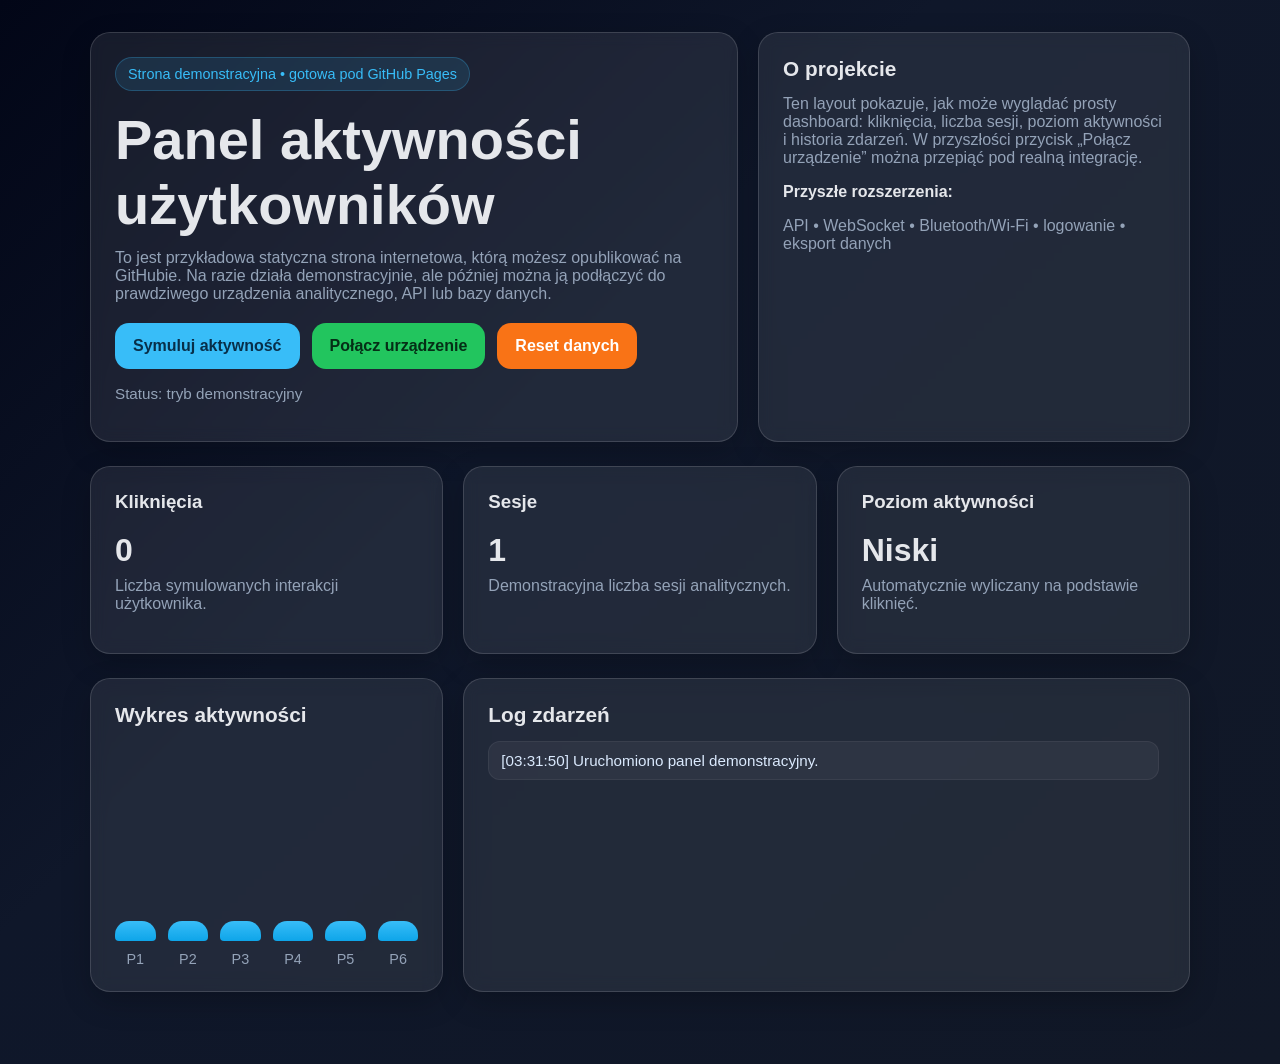
==== index.html @ d8830c54 "Create index.html" ====
<!DOCTYPE html>
<html lang="pl">
<head>
  <meta charset="UTF-8" />
  <meta name="viewport" content="width=device-width, initial-scale=1.0" />
  <title>Demo Analytics Device</title>
  <style>
    :root {
      --bg: #0f172a;
      --card: rgba(255,255,255,0.08);
      --border: rgba(255,255,255,0.14);
      --text: #e5e7eb;
      --muted: #94a3b8;
      --accent: #38bdf8;
      --accent-2: #22c55e;
      --danger: #f97316;
    }

    * { box-sizing: border-box; }

    body {
      margin: 0;
      font-family: Arial, Helvetica, sans-serif;
      background: linear-gradient(135deg, #020617, #0f172a 40%, #111827);
      color: var(--text);
      min-height: 100vh;
    }

    .container {
      width: min(1100px, calc(100% - 32px));
      margin: 0 auto;
      padding: 32px 0 48px;
    }

    .hero {
      display: grid;
      grid-template-columns: 1.2fr 0.8fr;
      gap: 20px;
      align-items: stretch;
      margin-bottom: 24px;
    }

    .card {
      background: var(--card);
      border: 1px solid var(--border);
      border-radius: 20px;
      padding: 24px;
      backdrop-filter: blur(8px);
      box-shadow: 0 10px 30px rgba(0,0,0,0.2);
    }

    h1, h2, h3, p { margin-top: 0; }
    h1 { font-size: clamp(2rem, 5vw, 3.5rem); margin-bottom: 12px; }
    h2 { font-size: 1.3rem; margin-bottom: 14px; }
    .muted { color: var(--muted); }

    .badge {
      display: inline-block;
      padding: 8px 12px;
      border-radius: 999px;
      background: rgba(56, 189, 248, 0.12);
      border: 1px solid rgba(56, 189, 248, 0.25);
      color: var(--accent);
      font-size: 0.9rem;
      margin-bottom: 16px;
    }

    .buttons {
      display: flex;
      flex-wrap: wrap;
      gap: 12px;
      margin-top: 20px;
    }

    button {
      border: none;
      border-radius: 14px;
      padding: 14px 18px;
      font-size: 1rem;
      cursor: pointer;
      transition: transform 0.15s ease, opacity 0.15s ease, box-shadow 0.15s ease;
    }

    button:hover {
      transform: translateY(-1px);
      box-shadow: 0 8px 20px rgba(0,0,0,0.25);
    }

    .primary {
      background: var(--accent);
      color: #082f49;
      font-weight: 700;
    }

    .secondary {
      background: rgba(255,255,255,0.09);
      color: var(--text);
      border: 1px solid var(--border);
    }

    .success {
      background: var(--accent-2);
      color: #052e16;
      font-weight: 700;
    }

    .warning {
      background: var(--danger);
      color: white;
      font-weight: 700;
    }

    .grid {
      display: grid;
      grid-template-columns: repeat(3, 1fr);
      gap: 20px;
      margin-bottom: 24px;
    }

    .metric {
      font-size: 2rem;
      font-weight: 700;
      margin-bottom: 8px;
    }

    .chart {
      display: flex;
      align-items: end;
      gap: 12px;
      height: 220px;
      margin-top: 20px;
    }

    .bar-wrap {
      flex: 1;
      text-align: center;
    }

    .bar {
      width: 100%;
      border-radius: 14px 14px 4px 4px;
      background: linear-gradient(180deg, #38bdf8, #0ea5e9);
      min-height: 20px;
      transition: height 0.4s ease;
    }

    .bar-label {
      color: var(--muted);
      font-size: 0.9rem;
      margin-top: 10px;
    }

    .log {
      max-height: 220px;
      overflow: auto;
      padding-right: 6px;
    }

    .log-item {
      background: rgba(255,255,255,0.05);
      border: 1px solid rgba(255,255,255,0.06);
      border-radius: 12px;
      padding: 10px 12px;
      margin-bottom: 10px;
      color: #dbeafe;
      font-size: 0.95rem;
    }

    .footer-note {
      color: var(--muted);
      font-size: 0.95rem;
      margin-top: 16px;
    }

    @media (max-width: 850px) {
      .hero, .grid {
        grid-template-columns: 1fr;
      }
    }
  </style>
</head>
<body>
  <div class="container">
    <section class="hero">
      <div class="card">
        <div class="badge">Strona demonstracyjna • gotowa pod GitHub Pages</div>
        <h1>Panel aktywności użytkowników</h1>
        <p class="muted">
          To jest przykładowa statyczna strona internetowa, którą możesz opublikować na GitHubie.
          Na razie działa demonstracyjnie, ale później można ją podłączyć do prawdziwego urządzenia
          analitycznego, API lub bazy danych.
        </p>

        <div class="buttons">
          <button class="primary" id="simulateBtn">Symuluj aktywność</button>
          <button class="success" id="connectBtn">Połącz urządzenie</button>
          <button class="warning" id="resetBtn">Reset danych</button>
        </div>

        <p class="footer-note" id="statusText">Status: tryb demonstracyjny</p>
      </div>

      <div class="card">
        <h2>O projekcie</h2>
        <p class="muted">
          Ten layout pokazuje, jak może wyglądać prosty dashboard: kliknięcia, liczba sesji,
          poziom aktywności i historia zdarzeń. W przyszłości przycisk „Połącz urządzenie” można
          przepiąć pod realną integrację.
        </p>
        <p><strong>Przyszłe rozszerzenia:</strong></p>
        <p class="muted">API • WebSocket • Bluetooth/Wi-Fi • logowanie • eksport danych</p>
      </div>
    </section>

    <section class="grid">
      <div class="card">
        <h3>Kliknięcia</h3>
        <div class="metric" id="clickCount">0</div>
        <p class="muted">Liczba symulowanych interakcji użytkownika.</p>
      </div>

      <div class="card">
        <h3>Sesje</h3>
        <div class="metric" id="sessionCount">1</div>
        <p class="muted">Demonstracyjna liczba sesji analitycznych.</p>
      </div>

      <div class="card">
        <h3>Poziom aktywności</h3>
        <div class="metric" id="activityLevel">Niski</div>
        <p class="muted">Automatycznie wyliczany na podstawie kliknięć.</p>
      </div>
    </section>

    <section class="grid">
      <div class="card">
        <h2>Wykres aktywności</h2>
        <div class="chart" id="chart"></div>
      </div>

      <div class="card" style="grid-column: span 2;">
        <h2>Log zdarzeń</h2>
        <div class="log" id="logBox"></div>
      </div>
    </section>
  </div>

  <script>
    const simulateBtn = document.getElementById('simulateBtn');
    const connectBtn = document.getElementById('connectBtn');
    const resetBtn = document.getElementById('resetBtn');
    const clickCountEl = document.getElementById('clickCount');
    const sessionCountEl = document.getElementById('sessionCount');
    const activityLevelEl = document.getElementById('activityLevel');
    const statusTextEl = document.getElementById('statusText');
    const logBox = document.getElementById('logBox');
    const chart = document.getElementById('chart');

    let clickCount = 0;
    let sessionCount = 1;
    let isConnected = false;
    let chartData = [20, 35, 25, 55, 40, 60];

    function addLog(message) {
      const item = document.createElement('div');
      item.className = 'log-item';
      const time = new Date().toLocaleTimeString('pl-PL');
      item.textContent = `[${time}] ${message}`;
      logBox.prepend(item);
    }

    function getActivityLabel(value) {
      if (value < 5) return 'Niski';
      if (value < 12) return 'Średni';
      return 'Wysoki';
    }

    function renderChart() {
      chart.innerHTML = '';
      chartData.forEach((value, index) => {
        const wrap = document.createElement('div');
        wrap.className = 'bar-wrap';

        const bar = document.createElement('div');
        bar.className = 'bar';
        bar.style.height = `${value}%`;

        const label = document.createElement('div');
        label.className = 'bar-label';
        label.textContent = `P${index + 1}`;

        wrap.appendChild(bar);
        wrap.appendChild(label);
        chart.appendChild(wrap);
      });
    }

    simulateBtn.addEventListener('click', () => {
      clickCount += 1;
      clickCountEl.textContent = clickCount;
      activityLevelEl.textContent = getActivityLabel(clickCount);

      const newPoint = Math.min(100, 20 + clickCount * 6 + Math.floor(Math.random() * 25));
      chartData.shift();
      chartData.push(newPoint);
      renderChart();

      addLog(`Wykryto aktywność użytkownika. Kliknięcie nr ${clickCount}.`);
    });

    connectBtn.addEventListener('click', () => {
      isConnected = !isConnected;
      sessionCount += 1;
      sessionCountEl.textContent = sessionCount;
      statusTextEl.textContent = isConnected
        ? 'Status: urządzenie połączone (symulacja)'
        : 'Status: tryb demonstracyjny';

      connectBtn.textContent = isConnected ? 'Rozłącz urządzenie' : 'Połącz urządzenie';
      addLog(isConnected
        ? 'Połączono urządzenie analityczne w trybie symulacji.'
        : 'Rozłączono urządzenie analityczne.');
    });

    resetBtn.addEventListener('click', () => {
      clickCount = 0;
      sessionCount = 1;
      isConnected = false;
      chartData = [20, 35, 25, 55, 40, 60];

      clickCountEl.textContent = clickCount;
      sessionCountEl.textContent = sessionCount;
      activityLevelEl.textContent = 'Niski';
      statusTextEl.textContent = 'Status: tryb demonstracyjny';
      connectBtn.textContent = 'Połącz urządzenie';
      logBox.innerHTML = '';
      renderChart();
      addLog('Zresetowano dane demonstracyjne.');
    });

    renderChart();
    addLog('Uruchomiono panel demonstracyjny.');
  </script>
</body>
</html>
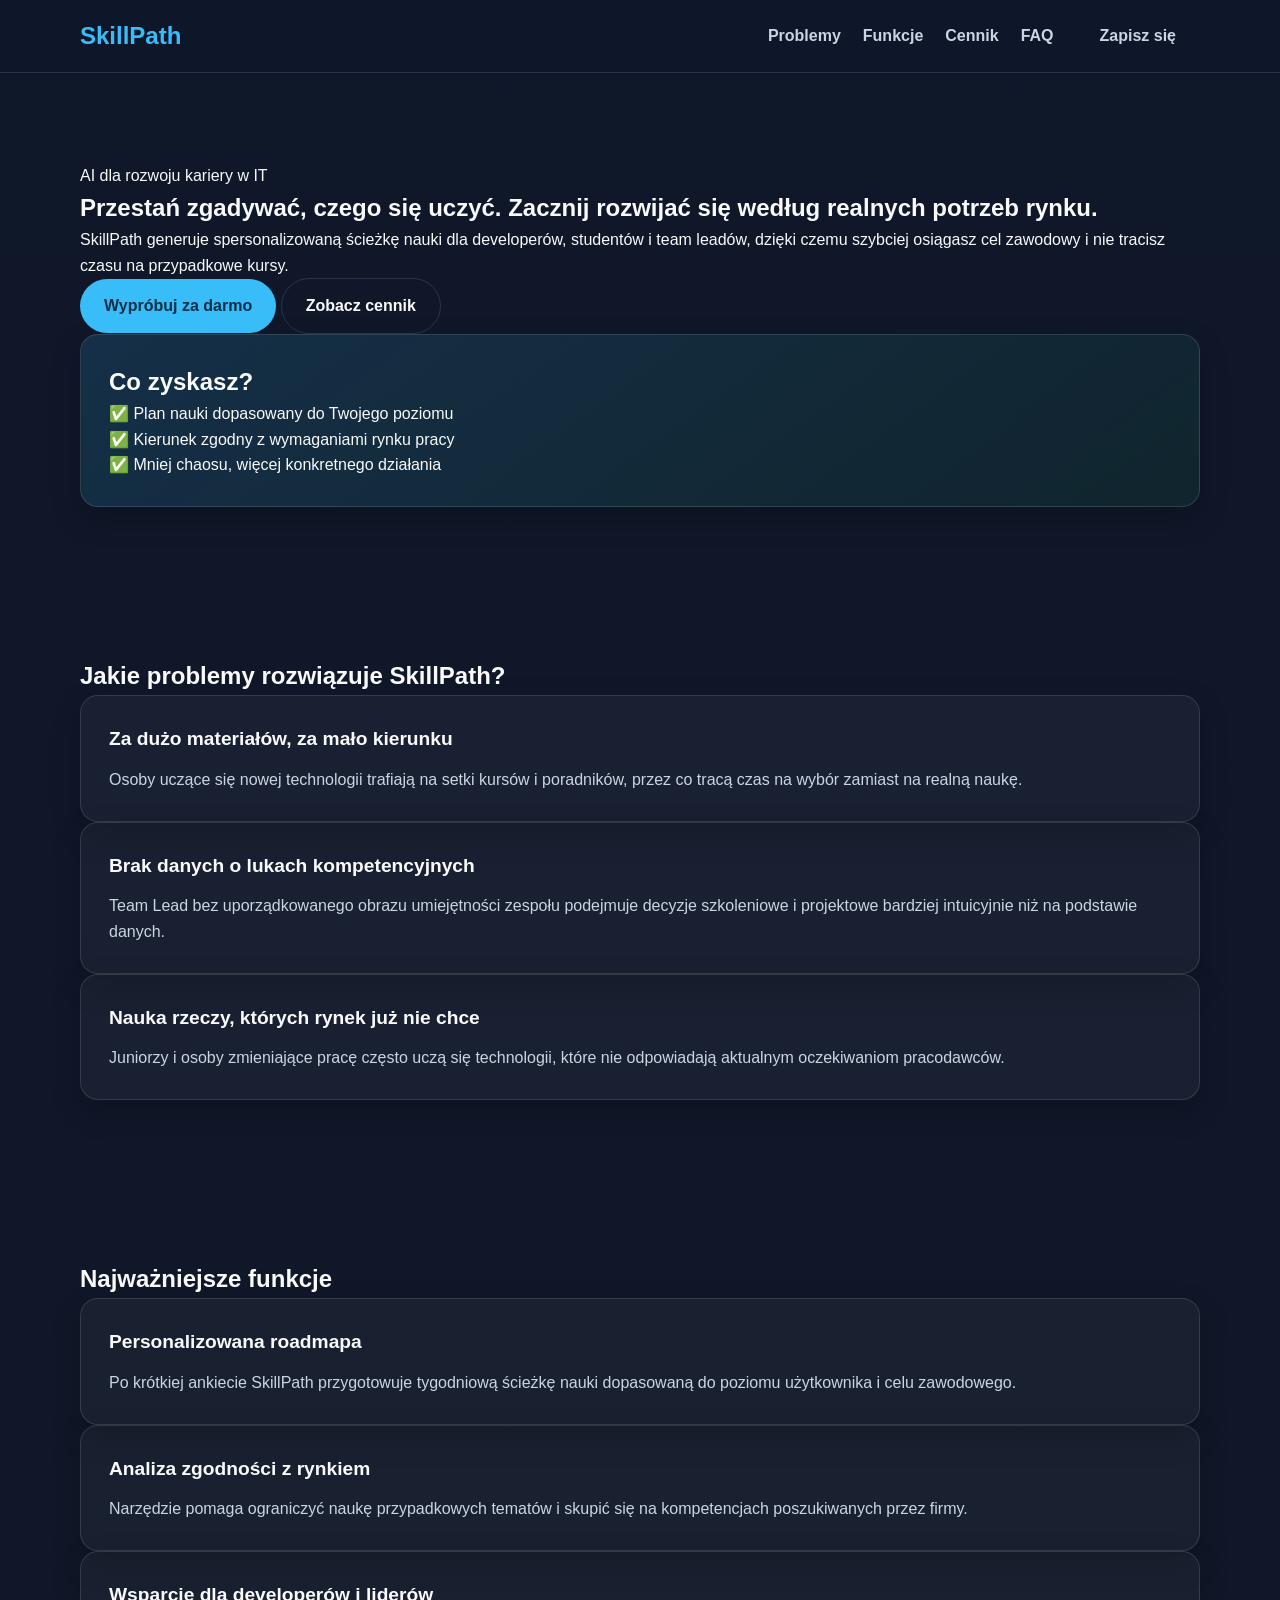
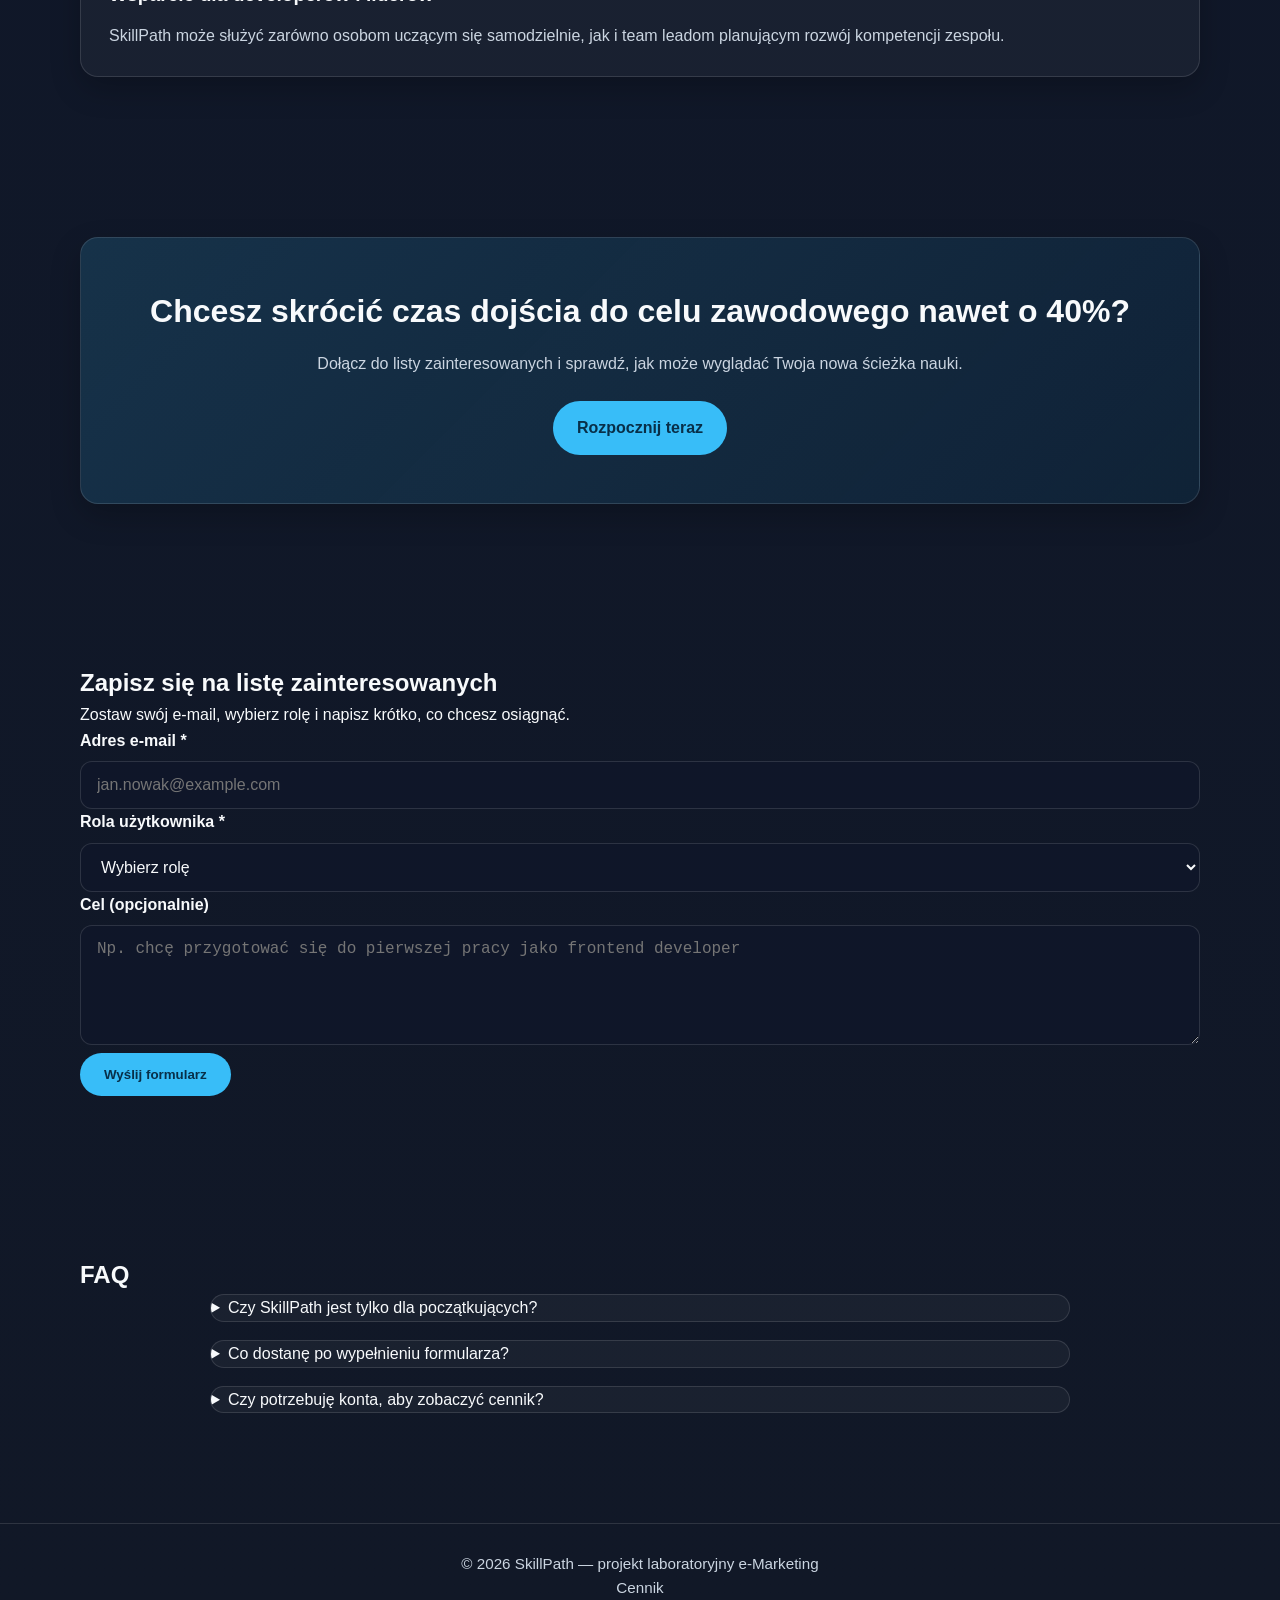
==== commit 28ca2ba7: "emarketing" ====
--- a/index.html
+++ b/index.html
@@ -3,343 +3,215 @@
 <head>
   <meta charset="UTF-8" />
   <meta name="viewport" content="width=device-width, initial-scale=1.0" />
-  <title>Demo Analytics Device</title>
-  <style>
-    :root {
-      --bg: #0f172a;
-      --card: rgba(255,255,255,0.08);
-      --border: rgba(255,255,255,0.14);
-      --text: #e5e7eb;
-      --muted: #94a3b8;
-      --accent: #38bdf8;
-      --accent-2: #22c55e;
-      --danger: #f97316;
-    }
-
-    * { box-sizing: border-box; }
-
-    body {
-      margin: 0;
-      font-family: Arial, Helvetica, sans-serif;
-      background: linear-gradient(135deg, #020617, #0f172a 40%, #111827);
-      color: var(--text);
-      min-height: 100vh;
-    }
-
-    .container {
-      width: min(1100px, calc(100% - 32px));
-      margin: 0 auto;
-      padding: 32px 0 48px;
-    }
-
-    .hero {
-      display: grid;
-      grid-template-columns: 1.2fr 0.8fr;
-      gap: 20px;
-      align-items: stretch;
-      margin-bottom: 24px;
-    }
-
-    .card {
-      background: var(--card);
-      border: 1px solid var(--border);
-      border-radius: 20px;
-      padding: 24px;
-      backdrop-filter: blur(8px);
-      box-shadow: 0 10px 30px rgba(0,0,0,0.2);
-    }
-
-    h1, h2, h3, p { margin-top: 0; }
-    h1 { font-size: clamp(2rem, 5vw, 3.5rem); margin-bottom: 12px; }
-    h2 { font-size: 1.3rem; margin-bottom: 14px; }
-    .muted { color: var(--muted); }
-
-    .badge {
-      display: inline-block;
-      padding: 8px 12px;
-      border-radius: 999px;
-      background: rgba(56, 189, 248, 0.12);
-      border: 1px solid rgba(56, 189, 248, 0.25);
-      color: var(--accent);
-      font-size: 0.9rem;
-      margin-bottom: 16px;
-    }
-
-    .buttons {
-      display: flex;
-      flex-wrap: wrap;
-      gap: 12px;
-      margin-top: 20px;
-    }
-
-    button {
-      border: none;
-      border-radius: 14px;
-      padding: 14px 18px;
-      font-size: 1rem;
-      cursor: pointer;
-      transition: transform 0.15s ease, opacity 0.15s ease, box-shadow 0.15s ease;
-    }
-
-    button:hover {
-      transform: translateY(-1px);
-      box-shadow: 0 8px 20px rgba(0,0,0,0.25);
-    }
-
-    .primary {
-      background: var(--accent);
-      color: #082f49;
-      font-weight: 700;
-    }
-
-    .secondary {
-      background: rgba(255,255,255,0.09);
-      color: var(--text);
-      border: 1px solid var(--border);
-    }
-
-    .success {
-      background: var(--accent-2);
-      color: #052e16;
-      font-weight: 700;
-    }
-
-    .warning {
-      background: var(--danger);
-      color: white;
-      font-weight: 700;
-    }
-
-    .grid {
-      display: grid;
-      grid-template-columns: repeat(3, 1fr);
-      gap: 20px;
-      margin-bottom: 24px;
-    }
-
-    .metric {
-      font-size: 2rem;
-      font-weight: 700;
-      margin-bottom: 8px;
-    }
-
-    .chart {
-      display: flex;
-      align-items: end;
-      gap: 12px;
-      height: 220px;
-      margin-top: 20px;
-    }
-
-    .bar-wrap {
-      flex: 1;
-      text-align: center;
-    }
-
-    .bar {
-      width: 100%;
-      border-radius: 14px 14px 4px 4px;
-      background: linear-gradient(180deg, #38bdf8, #0ea5e9);
-      min-height: 20px;
-      transition: height 0.4s ease;
-    }
-
-    .bar-label {
-      color: var(--muted);
-      font-size: 0.9rem;
-      margin-top: 10px;
-    }
-
-    .log {
-      max-height: 220px;
-      overflow: auto;
-      padding-right: 6px;
-    }
-
-    .log-item {
-      background: rgba(255,255,255,0.05);
-      border: 1px solid rgba(255,255,255,0.06);
-      border-radius: 12px;
-      padding: 10px 12px;
-      margin-bottom: 10px;
-      color: #dbeafe;
-      font-size: 0.95rem;
-    }
-
-    .footer-note {
-      color: var(--muted);
-      font-size: 0.95rem;
-      margin-top: 16px;
-    }
-
-    @media (max-width: 850px) {
-      .hero, .grid {
-        grid-template-columns: 1fr;
-      }
-    }
-  </style>
+  <title>SkillPath — AI-Powered Tech Learning Roadmap</title>
+  <meta
+    name="description"
+    content="SkillPath pomaga developerom i team leadom budować spersonalizowane ścieżki nauki oparte na realnych wymaganiach rynku pracy."
+  />
+  <link rel="stylesheet" href="CSS/style.css" />
 </head>
 <body>
-  <div class="container">
+  <header class="site-header">
+    <div class="container nav">
+      <a href="index.html" class="logo">SkillPath</a>
+      <nav>
+        <ul class="nav-links">
+          <li><a href="#problem">Problemy</a></li>
+          <li><a href="#features">Funkcje</a></li>
+          <li><a href="pricing.html" id="nav-pricing">Cennik</a></li>
+          <li><a href="#faq">FAQ</a></li>
+          <li><a href="#signup" class="btn btn-small">Zapisz się</a></li>
+        </ul>
+      </nav>
+    </div>
+  </header>
+
+  <main>
+    <!-- Hero -->
     <section class="hero">
-      <div class="card">
-        <div class="badge">Strona demonstracyjna • gotowa pod GitHub Pages</div>
-        <h1>Panel aktywności użytkowników</h1>
-        <p class="muted">
-          To jest przykładowa statyczna strona internetowa, którą możesz opublikować na GitHubie.
-          Na razie działa demonstracyjnie, ale później można ją podłączyć do prawdziwego urządzenia
-          analitycznego, API lub bazy danych.
+      <div class="container hero-grid">
+        <div>
+          <p class="eyebrow">AI dla rozwoju kariery w IT</p>
+          <h1>Przestań zgadywać, czego się uczyć. Zacznij rozwijać się według realnych potrzeb rynku.</h1>
+          <p class="hero-text">
+            SkillPath generuje spersonalizowaną ścieżkę nauki dla developerów, studentów
+            i team leadów, dzięki czemu szybciej osiągasz cel zawodowy i nie tracisz czasu
+            na przypadkowe kursy.
+          </p>
+          <div class="hero-actions">
+            <a href="#signup" class="btn btn-primary" id="cta-main">Dołącz za darmo</a>
+            <a href="pricing.html" class="btn btn-secondary">Zobacz cennik</a>
+          </div>
+        </div>
+
+        <div class="hero-card">
+          <h2>Co zyskasz?</h2>
+          <ul>
+            <li>✅ Plan nauki dopasowany do Twojego poziomu</li>
+            <li>✅ Kierunek zgodny z wymaganiami rynku pracy</li>
+            <li>✅ Mniej chaosu, więcej konkretnego działania</li>
+          </ul>
+        </div>
+      </div>
+    </section>
+
+    <!-- Problem -->
+    <section id="problem" class="section">
+      <div class="container">
+        <h2>Jakie problemy rozwiązuje SkillPath?</h2>
+        <div class="cards">
+          <article class="card">
+            <h3>Za dużo materiałów, za mało kierunku</h3>
+            <p>
+              Osoby uczące się nowej technologii trafiają na setki kursów i poradników,
+              przez co tracą czas na wybór zamiast na realną naukę.
+            </p>
+          </article>
+
+          <article class="card">
+            <h3>Brak danych o lukach kompetencyjnych</h3>
+            <p>
+              Team Lead bez uporządkowanego obrazu umiejętności zespołu podejmuje decyzje
+              szkoleniowe i projektowe bardziej intuicyjnie niż na podstawie danych.
+            </p>
+          </article>
+
+          <article class="card">
+            <h3>Nauka rzeczy, których rynek już nie chce</h3>
+            <p>
+              Juniorzy i osoby zmieniające pracę często uczą się technologii, które nie
+              odpowiadają aktualnym oczekiwaniom pracodawców.
+            </p>
+          </article>
+        </div>
+      </div>
+    </section>
+
+    <!-- Features -->
+    <section id="features" class="section section-alt">
+      <div class="container">
+        <h2>Najważniejsze funkcje</h2>
+        <div class="cards">
+          <article class="card">
+            <h3>Personalizowana roadmapa</h3>
+            <p>
+              Po krótkiej ankiecie SkillPath przygotowuje tygodniową ścieżkę nauki dopasowaną
+              do poziomu użytkownika i celu zawodowego.
+            </p>
+          </article>
+
+          <article class="card">
+            <h3>Analiza zgodności z rynkiem</h3>
+            <p>
+              Narzędzie pomaga ograniczyć naukę przypadkowych tematów i skupić się na
+              kompetencjach poszukiwanych przez firmy.
+            </p>
+          </article>
+
+          <article class="card">
+            <h3>Wsparcie dla developerów i liderów</h3>
+            <p>
+              SkillPath może służyć zarówno osobom uczącym się samodzielnie, jak i team leadom
+              planującym rozwój kompetencji zespołu.
+            </p>
+          </article>
+        </div>
+      </div>
+    </section>
+
+    <!-- CTA -->
+    <section class="section cta-section">
+      <div class="container cta-box">
+        <h2>Chcesz skrócić czas dojścia do celu zawodowego nawet o 40%?</h2>
+        <p>
+          Dołącz do listy zainteresowanych i sprawdź, jak może wyglądać Twoja nowa ścieżka nauki.
         </p>
-
-        <div class="buttons">
-          <button class="primary" id="simulateBtn">Symuluj aktywność</button>
-          <button class="success" id="connectBtn">Połącz urządzenie</button>
-          <button class="warning" id="resetBtn">Reset danych</button>
-        </div>
-
-        <p class="footer-note" id="statusText">Status: tryb demonstracyjny</p>
-      </div>
-
-      <div class="card">
-        <h2>O projekcie</h2>
-        <p class="muted">
-          Ten layout pokazuje, jak może wyglądać prosty dashboard: kliknięcia, liczba sesji,
-          poziom aktywności i historia zdarzeń. W przyszłości przycisk „Połącz urządzenie” można
-          przepiąć pod realną integrację.
+        <a href="#signup" class="btn btn-primary">Rozpocznij teraz</a>
+      </div>
+    </section>
+
+    <!-- Signup -->
+    <section id="signup" class="section">
+      <div class="container">
+        <h2>Zapisz się na listę zainteresowanych</h2>
+        <p class="section-intro">
+          Zostaw swój e-mail, wybierz rolę i napisz krótko, co chcesz osiągnąć.
         </p>
-        <p><strong>Przyszłe rozszerzenia:</strong></p>
-        <p class="muted">API • WebSocket • Bluetooth/Wi-Fi • logowanie • eksport danych</p>
-      </div>
-    </section>
-
-    <section class="grid">
-      <div class="card">
-        <h3>Kliknięcia</h3>
-        <div class="metric" id="clickCount">0</div>
-        <p class="muted">Liczba symulowanych interakcji użytkownika.</p>
-      </div>
-
-      <div class="card">
-        <h3>Sesje</h3>
-        <div class="metric" id="sessionCount">1</div>
-        <p class="muted">Demonstracyjna liczba sesji analitycznych.</p>
-      </div>
-
-      <div class="card">
-        <h3>Poziom aktywności</h3>
-        <div class="metric" id="activityLevel">Niski</div>
-        <p class="muted">Automatycznie wyliczany na podstawie kliknięć.</p>
-      </div>
-    </section>
-
-    <section class="grid">
-      <div class="card">
-        <h2>Wykres aktywności</h2>
-        <div class="chart" id="chart"></div>
-      </div>
-
-      <div class="card" style="grid-column: span 2;">
-        <h2>Log zdarzeń</h2>
-        <div class="log" id="logBox"></div>
-      </div>
-    </section>
-  </div>
-
-  <script>
-    const simulateBtn = document.getElementById('simulateBtn');
-    const connectBtn = document.getElementById('connectBtn');
-    const resetBtn = document.getElementById('resetBtn');
-    const clickCountEl = document.getElementById('clickCount');
-    const sessionCountEl = document.getElementById('sessionCount');
-    const activityLevelEl = document.getElementById('activityLevel');
-    const statusTextEl = document.getElementById('statusText');
-    const logBox = document.getElementById('logBox');
-    const chart = document.getElementById('chart');
-
-    let clickCount = 0;
-    let sessionCount = 1;
-    let isConnected = false;
-    let chartData = [20, 35, 25, 55, 40, 60];
-
-    function addLog(message) {
-      const item = document.createElement('div');
-      item.className = 'log-item';
-      const time = new Date().toLocaleTimeString('pl-PL');
-      item.textContent = `[${time}] ${message}`;
-      logBox.prepend(item);
-    }
-
-    function getActivityLabel(value) {
-      if (value < 5) return 'Niski';
-      if (value < 12) return 'Średni';
-      return 'Wysoki';
-    }
-
-    function renderChart() {
-      chart.innerHTML = '';
-      chartData.forEach((value, index) => {
-        const wrap = document.createElement('div');
-        wrap.className = 'bar-wrap';
-
-        const bar = document.createElement('div');
-        bar.className = 'bar';
-        bar.style.height = `${value}%`;
-
-        const label = document.createElement('div');
-        label.className = 'bar-label';
-        label.textContent = `P${index + 1}`;
-
-        wrap.appendChild(bar);
-        wrap.appendChild(label);
-        chart.appendChild(wrap);
-      });
-    }
-
-    simulateBtn.addEventListener('click', () => {
-      clickCount += 1;
-      clickCountEl.textContent = clickCount;
-      activityLevelEl.textContent = getActivityLabel(clickCount);
-
-      const newPoint = Math.min(100, 20 + clickCount * 6 + Math.floor(Math.random() * 25));
-      chartData.shift();
-      chartData.push(newPoint);
-      renderChart();
-
-      addLog(`Wykryto aktywność użytkownika. Kliknięcie nr ${clickCount}.`);
-    });
-
-    connectBtn.addEventListener('click', () => {
-      isConnected = !isConnected;
-      sessionCount += 1;
-      sessionCountEl.textContent = sessionCount;
-      statusTextEl.textContent = isConnected
-        ? 'Status: urządzenie połączone (symulacja)'
-        : 'Status: tryb demonstracyjny';
-
-      connectBtn.textContent = isConnected ? 'Rozłącz urządzenie' : 'Połącz urządzenie';
-      addLog(isConnected
-        ? 'Połączono urządzenie analityczne w trybie symulacji.'
-        : 'Rozłączono urządzenie analityczne.');
-    });
-
-    resetBtn.addEventListener('click', () => {
-      clickCount = 0;
-      sessionCount = 1;
-      isConnected = false;
-      chartData = [20, 35, 25, 55, 40, 60];
-
-      clickCountEl.textContent = clickCount;
-      sessionCountEl.textContent = sessionCount;
-      activityLevelEl.textContent = 'Niski';
-      statusTextEl.textContent = 'Status: tryb demonstracyjny';
-      connectBtn.textContent = 'Połącz urządzenie';
-      logBox.innerHTML = '';
-      renderChart();
-      addLog('Zresetowano dane demonstracyjne.');
-    });
-
-    renderChart();
-    addLog('Uruchomiono panel demonstracyjny.');
-  </script>
+
+        <form id="signup-form" class="signup-form">
+          <div class="form-row">
+            <label for="email">Adres e-mail *</label>
+            <input type="email" id="email" name="email" placeholder="jan.nowak@example.com" required />
+          </div>
+
+          <div class="form-row">
+            <label for="role">Rola użytkownika *</label>
+            <select id="role" name="role" required>
+              <option value="">Wybierz rolę</option>
+              <option value="Junior Developer">Junior Developer</option>
+              <option value="Student ostatnich lat">Student ostatnich lat</option>
+              <option value="Mid/Senior Developer">Mid/Senior Developer</option>
+              <option value="Początkujący">Początkujący</option>
+              <option value="Team Lead">Team Lead</option>
+            </select>
+          </div>
+
+          <div class="form-row">
+            <label for="goal">Cel (opcjonalnie)</label>
+            <textarea
+              id="goal"
+              name="goal"
+              rows="4"
+              placeholder="Np. chcę przygotować się do pierwszej pracy jako frontend developer"
+            ></textarea>
+          </div>
+
+          <button type="submit" class="btn btn-primary">Wyślij formularz</button>
+          <p id="form-message" class="form-message"></p>
+        </form>
+      </div>
+    </section>
+
+    <!-- FAQ -->
+    <section id="faq" class="section section-alt">
+      <div class="container">
+        <h2>FAQ</h2>
+
+        <div class="faq-list">
+          <details class="faq-item">
+            <summary>Czy SkillPath jest tylko dla początkujących?</summary>
+            <p>
+              Nie. Z rozwiązania mogą korzystać zarówno osoby początkujące, jak i
+              mid/senior developerzy oraz team leadzi planujący rozwój kompetencji.
+            </p>
+          </details>
+
+          <details class="faq-item">
+            <summary>Co dostanę po wypełnieniu formularza?</summary>
+            <p>
+              Formularz wyraża zainteresowanie produktem i pozwala zebrać dane kontaktowe
+              oraz cel użytkownika do dalszej komunikacji.
+            </p>
+          </details>
+
+          <details class="faq-item">
+            <summary>Czy potrzebuję konta, aby zobaczyć cennik?</summary>
+            <p>
+              Nie. Cennik jest publiczny i dostępny od razu po wejściu na stronę pricing.
+            </p>
+          </details>
+        </div>
+      </div>
+    </section>
+  </main>
+
+  <footer class="site-footer">
+    <div class="container footer-content">
+      <p>© 2026 SkillPath — projekt laboratoryjny e-Marketing</p>
+      <a href="pricing.html">Cennik</a>
+    </div>
+  </footer>
+
+  <script src="script.js"></script>
 </body>
-</html>
+</html>
--- a/CSS/style.css
+++ b/CSS/style.css
@@ -0,0 +1,499 @@
+:root {
+  --bg: #0f172a;
+  --bg-soft: #111827;
+  --surface: #1e293b;
+  --surface-2: #334155;
+  --text: #f8fafc;
+  --text-muted: #cbd5e1;
+  --primary: #38bdf8;
+  --primary-dark: #0ea5e9;
+  --accent: #22c55e;
+  --border: rgba(255, 255, 255, 0.12);
+  --shadow: 0 12px 30px rgba(0, 0, 0, 0.22);
+  --radius: 18px;
+  --max-width: 1120px;
+}
+
+* {
+  margin: 0;
+  padding: 0;
+  box-sizing: border-box;
+}
+
+html {
+  scroll-behavior: smooth;
+}
+
+body {
+  font-family: Arial, Helvetica, sans-serif;
+  line-height: 1.6;
+  background: linear-gradient(180deg, #0f172a 0%, #111827 100%);
+  color: var(--text);
+}
+
+img {
+  max-width: 100%;
+  display: block;
+}
+
+a {
+  color: inherit;
+  text-decoration: none;
+}
+
+ul {
+  list-style: none;
+}
+
+.container {
+  width: min(92%, var(--max-width));
+  margin: 0 auto;
+}
+
+section {
+  padding: 80px 0;
+}
+
+.section-title {
+  font-size: 2rem;
+  margin-bottom: 16px;
+  text-align: center;
+}
+
+.section-subtitle {
+  max-width: 700px;
+  margin: 0 auto 40px;
+  text-align: center;
+  color: var(--text-muted);
+}
+
+/* NAV */
+header {
+  position: sticky;
+  top: 0;
+  z-index: 1000;
+  background: rgba(15, 23, 42, 0.9);
+  backdrop-filter: blur(10px);
+  border-bottom: 1px solid var(--border);
+}
+
+.nav {
+  min-height: 72px;
+  display: flex;
+  align-items: center;
+  justify-content: space-between;
+  gap: 20px;
+}
+
+.logo {
+  font-size: 1.5rem;
+  font-weight: 700;
+  color: var(--primary);
+}
+
+.nav-links {
+  display: flex;
+  align-items: center;
+  gap: 22px;
+  flex-wrap: wrap;
+}
+
+.nav-links a {
+  color: var(--text-muted);
+  transition: 0.25s ease;
+  font-weight: 600;
+}
+
+.nav-links a:hover {
+  color: var(--text);
+}
+
+/* BUTTONS */
+.btn {
+  display: inline-block;
+  padding: 14px 24px;
+  border-radius: 999px;
+  font-weight: 700;
+  transition: 0.25s ease;
+  cursor: pointer;
+  border: none;
+}
+
+.btn-primary {
+  background: var(--primary);
+  color: #082f49;
+}
+
+.btn-primary:hover {
+  background: var(--primary-dark);
+  transform: translateY(-2px);
+}
+
+.btn-secondary {
+  background: transparent;
+  border: 1px solid var(--border);
+  color: var(--text);
+}
+
+.btn-secondary:hover {
+  background: rgba(255, 255, 255, 0.06);
+}
+
+.btn-full {
+  width: 100%;
+  text-align: center;
+}
+
+/* HERO */
+.hero {
+  padding: 90px 0 70px;
+}
+
+.hero-content {
+  display: grid;
+  grid-template-columns: 1.2fr 0.8fr;
+  gap: 40px;
+  align-items: center;
+}
+
+.hero-text h1 {
+  font-size: clamp(2.3rem, 5vw, 4rem);
+  line-height: 1.1;
+  margin-bottom: 20px;
+}
+
+.hero-text p {
+  color: var(--text-muted);
+  font-size: 1.1rem;
+  max-width: 620px;
+  margin-bottom: 28px;
+}
+
+.hero-buttons {
+  display: flex;
+  flex-wrap: wrap;
+  gap: 16px;
+}
+
+.hero-card {
+  background: linear-gradient(145deg, rgba(56, 189, 248, 0.15), rgba(34, 197, 94, 0.08));
+  border: 1px solid var(--border);
+  padding: 28px;
+  border-radius: var(--radius);
+  box-shadow: var(--shadow);
+}
+
+.hero-card h3 {
+  margin-bottom: 12px;
+  color: var(--primary);
+}
+
+.hero-card p {
+  color: var(--text-muted);
+}
+
+/* GRID CARDS */
+.grid-3 {
+  display: grid;
+  grid-template-columns: repeat(3, 1fr);
+  gap: 24px;
+}
+
+.card {
+  background: rgba(255, 255, 255, 0.04);
+  border: 1px solid var(--border);
+  border-radius: var(--radius);
+  padding: 28px;
+  box-shadow: var(--shadow);
+  transition: transform 0.25s ease, border-color 0.25s ease;
+}
+
+.card:hover {
+  transform: translateY(-6px);
+  border-color: rgba(56, 189, 248, 0.5);
+}
+
+.card h3 {
+  margin-bottom: 12px;
+  font-size: 1.2rem;
+}
+
+.card p {
+  color: var(--text-muted);
+}
+
+/* CTA SECTION */
+.cta-section {
+  text-align: center;
+}
+
+.cta-box {
+  background: linear-gradient(135deg, rgba(56, 189, 248, 0.16), rgba(14, 165, 233, 0.08));
+  border: 1px solid var(--border);
+  border-radius: var(--radius);
+  padding: 48px 24px;
+  box-shadow: var(--shadow);
+}
+
+.cta-box h2 {
+  font-size: 2rem;
+  margin-bottom: 14px;
+}
+
+.cta-box p {
+  color: var(--text-muted);
+  max-width: 700px;
+  margin: 0 auto 24px;
+}
+
+/* FORM */
+.signup-wrapper {
+  max-width: 760px;
+  margin: 0 auto;
+  background: rgba(255, 255, 255, 0.04);
+  border: 1px solid var(--border);
+  border-radius: var(--radius);
+  padding: 32px;
+  box-shadow: var(--shadow);
+}
+
+.form-group {
+  margin-bottom: 20px;
+}
+
+label {
+  display: block;
+  margin-bottom: 8px;
+  font-weight: 700;
+}
+
+input,
+select,
+textarea {
+  width: 100%;
+  padding: 14px 16px;
+  border-radius: 12px;
+  border: 1px solid var(--border);
+  background: rgba(15, 23, 42, 0.8);
+  color: var(--text);
+  outline: none;
+  font-size: 1rem;
+}
+
+input:focus,
+select:focus,
+textarea:focus {
+  border-color: var(--primary);
+}
+
+textarea {
+  min-height: 120px;
+  resize: vertical;
+}
+
+.form-note {
+  margin-top: 14px;
+  color: var(--text-muted);
+  font-size: 0.95rem;
+}
+
+.success-message {
+  margin-top: 18px;
+  padding: 14px 16px;
+  background: rgba(34, 197, 94, 0.15);
+  color: #bbf7d0;
+  border: 1px solid rgba(34, 197, 94, 0.35);
+  border-radius: 12px;
+  display: none;
+}
+
+.error-message {
+  margin-top: 18px;
+  padding: 14px 16px;
+  background: rgba(239, 68, 68, 0.12);
+  color: #fecaca;
+  border: 1px solid rgba(239, 68, 68, 0.3);
+  border-radius: 12px;
+  display: none;
+}
+
+/* FAQ */
+.faq-list {
+  max-width: 860px;
+  margin: 0 auto;
+  display: grid;
+  gap: 18px;
+}
+
+.faq-item {
+  border: 1px solid var(--border);
+  border-radius: 16px;
+  overflow: hidden;
+  background: rgba(255, 255, 255, 0.04);
+}
+
+.faq-question {
+  width: 100%;
+  background: transparent;
+  color: var(--text);
+  border: none;
+  padding: 20px 22px;
+  text-align: left;
+  font-size: 1rem;
+  font-weight: 700;
+  cursor: pointer;
+}
+
+.faq-answer {
+  display: none;
+  padding: 0 22px 20px;
+  color: var(--text-muted);
+}
+
+.faq-item.active .faq-answer {
+  display: block;
+}
+
+/* PRICING */
+.pricing-hero {
+  text-align: center;
+  padding: 90px 0 40px;
+}
+
+.pricing-grid {
+  display: grid;
+  grid-template-columns: repeat(3, 1fr);
+  gap: 24px;
+}
+
+.pricing-card {
+  background: rgba(255, 255, 255, 0.04);
+  border: 1px solid var(--border);
+  border-radius: var(--radius);
+  padding: 32px 24px;
+  box-shadow: var(--shadow);
+  text-align: center;
+  transition: 0.25s ease;
+}
+
+.pricing-card:hover {
+  transform: translateY(-6px);
+}
+
+.pricing-card.featured {
+  border: 1px solid rgba(56, 189, 248, 0.7);
+  transform: scale(1.03);
+}
+
+.plan-name {
+  font-size: 1.4rem;
+  margin-bottom: 10px;
+}
+
+.plan-price {
+  font-size: 2.4rem;
+  font-weight: 700;
+  margin-bottom: 18px;
+  color: var(--primary);
+}
+
+.plan-price span {
+  font-size: 1rem;
+  color: var(--text-muted);
+}
+
+.plan-features {
+  margin: 24px 0;
+  display: grid;
+  gap: 12px;
+}
+
+.plan-features li {
+  color: var(--text-muted);
+}
+
+/* FOOTER */
+footer {
+  padding: 28px 0;
+  border-top: 1px solid var(--border);
+  margin-top: 30px;
+}
+
+.footer-content {
+  text-align: center;
+  color: var(--text-muted);
+  font-size: 0.95rem;
+}
+
+/* ANIMATIONS */
+.reveal {
+  opacity: 0;
+  transform: translateY(24px);
+  transition: all 0.7s ease;
+}
+
+.reveal.visible {
+  opacity: 1;
+  transform: translateY(0);
+}
+
+/* RESPONSIVE */
+@media (max-width: 900px) {
+  .hero-content,
+  .grid-3,
+  .pricing-grid {
+    grid-template-columns: 1fr;
+  }
+
+  .hero {
+    padding-top: 70px;
+  }
+
+  .hero-card {
+    order: -1;
+  }
+
+  .pricing-card.featured {
+    transform: none;
+  }
+
+  .nav {
+    flex-direction: column;
+    justify-content: center;
+    padding: 14px 0;
+  }
+
+  .nav-links {
+    justify-content: center;
+  }
+}
+
+@media (max-width: 600px) {
+  section {
+    padding: 64px 0;
+  }
+
+  .hero-text h1 {
+    font-size: 2.2rem;
+  }
+
+  .section-title {
+    font-size: 1.7rem;
+  }
+
+  .signup-wrapper,
+  .card,
+  .pricing-card,
+  .cta-box {
+    padding: 22px;
+  }
+
+  .hero-buttons {
+    flex-direction: column;
+  }
+
+  .btn {
+    width: 100%;
+    text-align: center;
+  }
+}
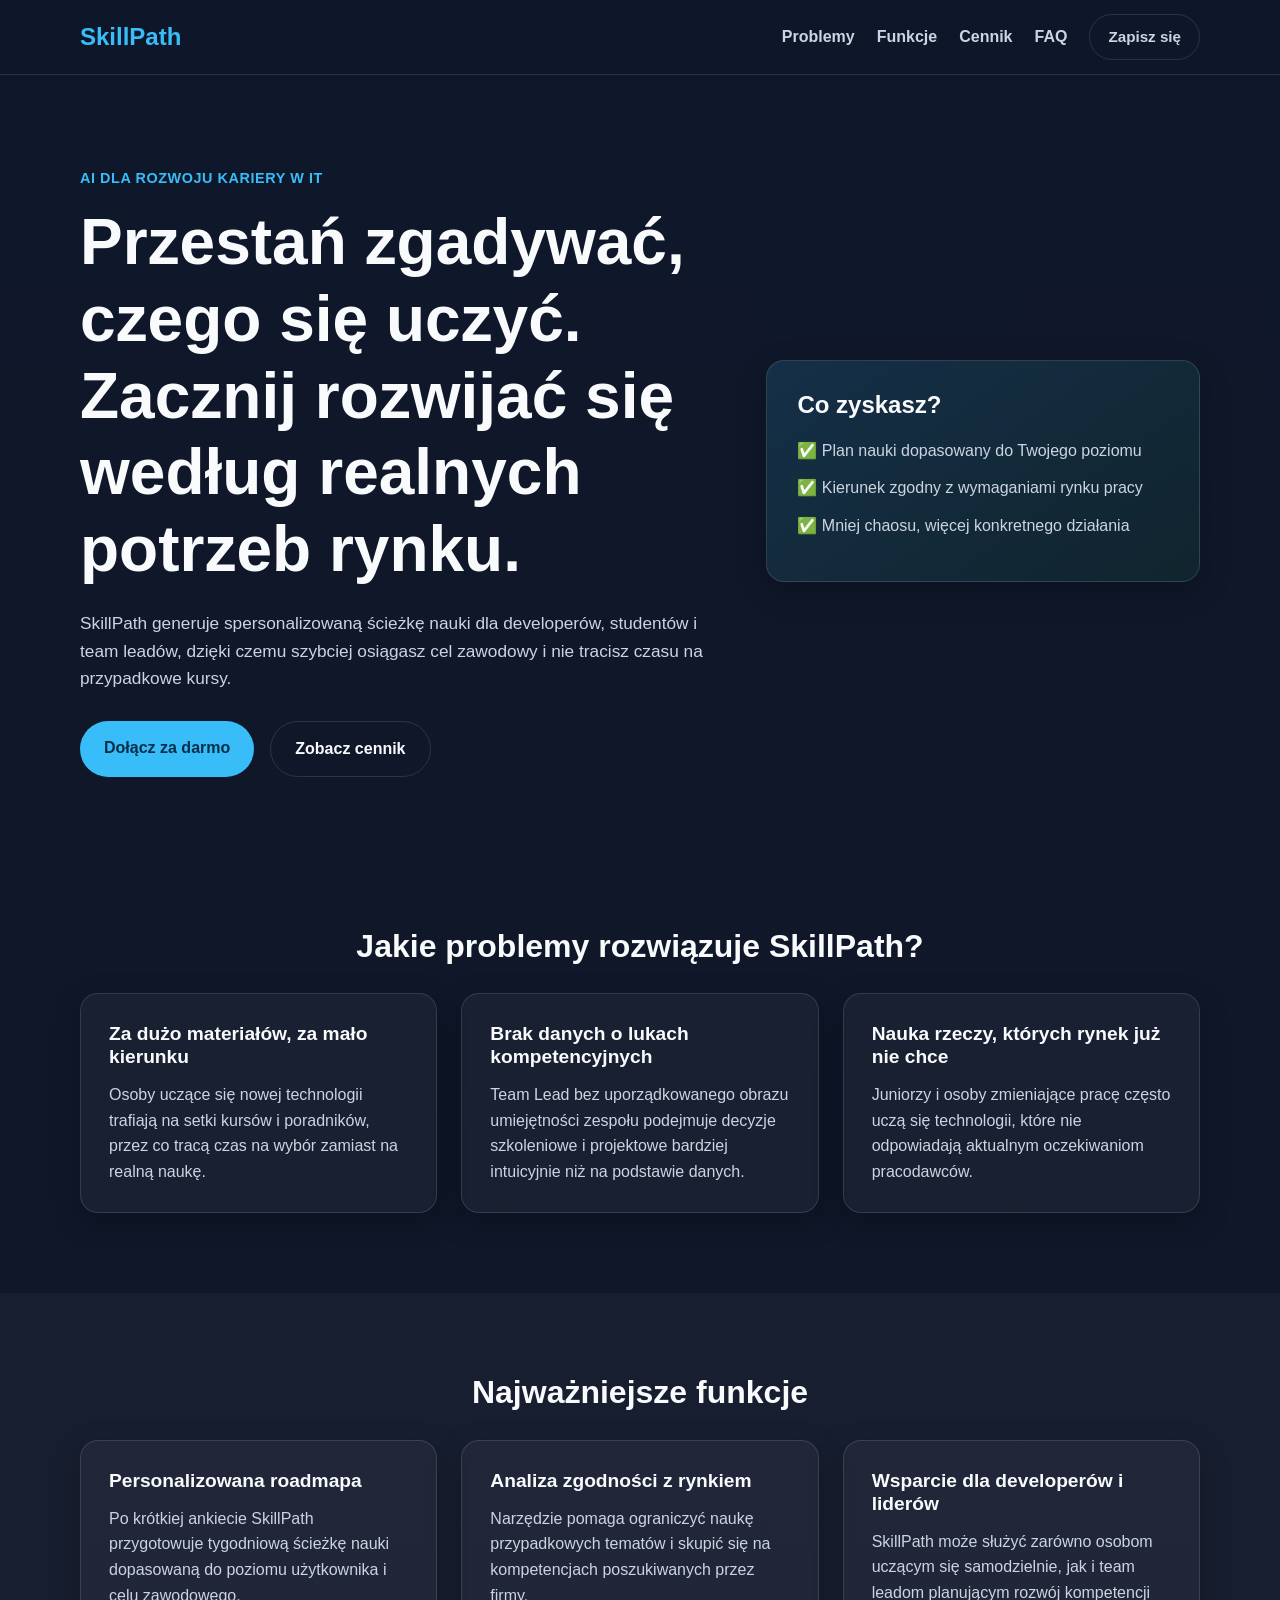
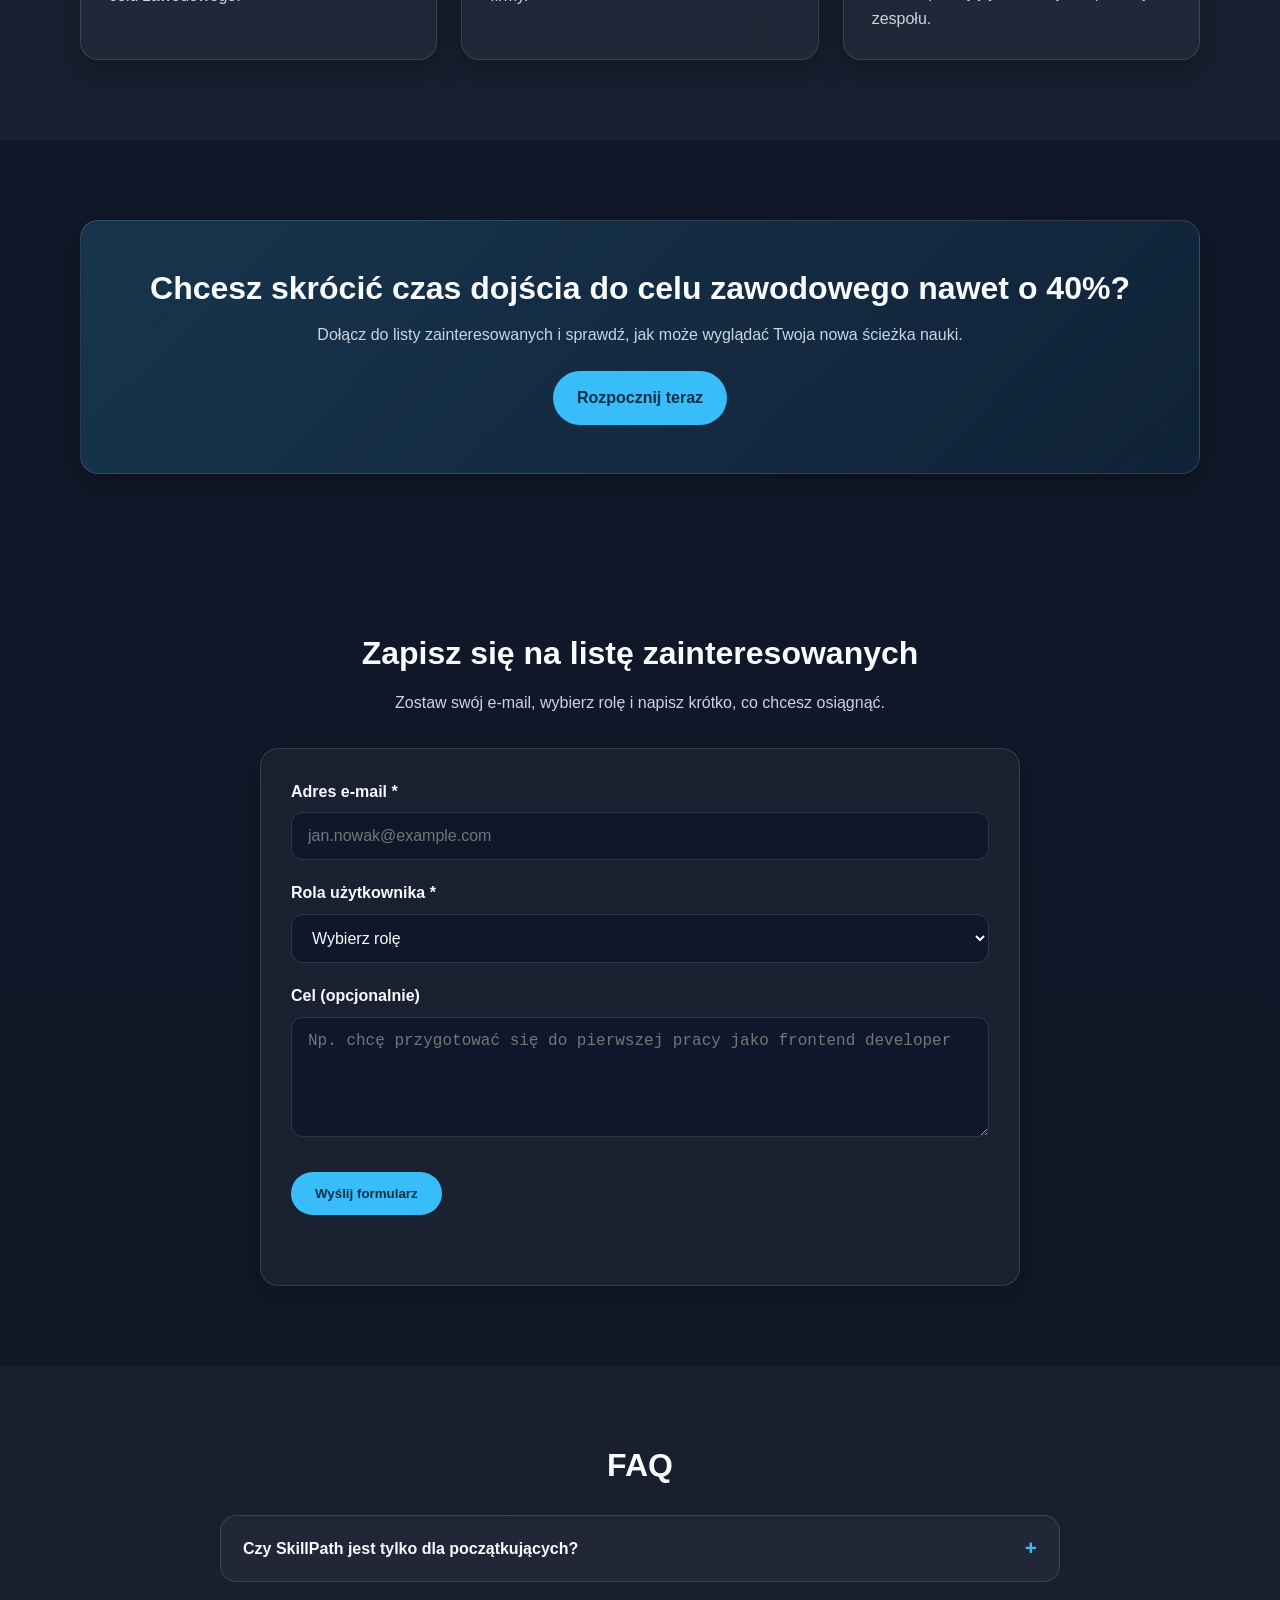
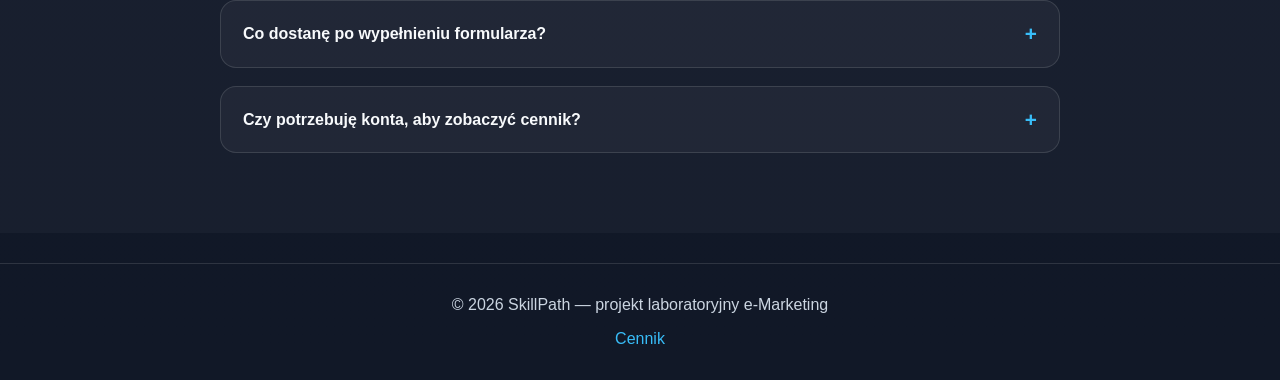
==== commit 28bdd490: "commit" ====
--- a/index.html
+++ b/index.html
@@ -1,6 +1,7 @@
 <!DOCTYPE html>
 <html lang="pl">
 <head>
+
   <meta charset="UTF-8" />
   <meta name="viewport" content="width=device-width, initial-scale=1.0" />
   <title>SkillPath — AI-Powered Tech Learning Roadmap</title>
@@ -9,6 +10,15 @@
     content="SkillPath pomaga developerom i team leadom budować spersonalizowane ścieżki nauki oparte na realnych wymaganiach rynku pracy."
   />
   <link rel="stylesheet" href="CSS/style.css" />
+    <!-- Google tag (gtag.js) -->
+<script async src="https://www.googletagmanager.com/gtag/js?id=G-GV700L7FSK"></script>
+<script>
+  window.dataLayer = window.dataLayer || [];
+  function gtag(){dataLayer.push(arguments);}
+  gtag('js', new Date());
+
+  gtag('config', 'G-GV700L7FSK');
+</script>
 </head>
 <body>
   <header class="site-header">
--- a/CSS/style.css
+++ b/CSS/style.css
@@ -2,14 +2,14 @@
   --bg: #0f172a;
   --bg-soft: #111827;
   --surface: #1e293b;
-  --surface-2: #334155;
+  --surface-light: #334155;
   --text: #f8fafc;
   --text-muted: #cbd5e1;
   --primary: #38bdf8;
-  --primary-dark: #0ea5e9;
+  --primary-hover: #0ea5e9;
   --accent: #22c55e;
   --border: rgba(255, 255, 255, 0.12);
-  --shadow: 0 12px 30px rgba(0, 0, 0, 0.22);
+  --shadow: 0 10px 30px rgba(0, 0, 0, 0.25);
   --radius: 18px;
   --max-width: 1120px;
 }
@@ -27,7 +27,7 @@
 body {
   font-family: Arial, Helvetica, sans-serif;
   line-height: 1.6;
-  background: linear-gradient(180deg, #0f172a 0%, #111827 100%);
+  background: linear-gradient(180deg, var(--bg) 0%, var(--bg-soft) 100%);
   color: var(--text);
 }
 
@@ -37,12 +37,12 @@
 }
 
 a {
+  text-decoration: none;
   color: inherit;
-  text-decoration: none;
 }
 
 ul {
-  list-style: none;
+  padding-left: 20px;
 }
 
 .container {
@@ -50,38 +50,48 @@
   margin: 0 auto;
 }
 
-section {
+.section {
   padding: 80px 0;
 }
 
-.section-title {
+.section-alt {
+  background: rgba(255, 255, 255, 0.03);
+}
+
+h1,
+h2,
+h3 {
+  line-height: 1.2;
+}
+
+h2 {
   font-size: 2rem;
-  margin-bottom: 16px;
+  margin-bottom: 18px;
   text-align: center;
 }
 
-.section-subtitle {
-  max-width: 700px;
-  margin: 0 auto 40px;
+.section-intro {
   text-align: center;
   color: var(--text-muted);
-}
-
-/* NAV */
-header {
+  max-width: 760px;
+  margin: 0 auto 32px;
+}
+
+/* HEADER */
+.site-header {
   position: sticky;
   top: 0;
   z-index: 1000;
-  background: rgba(15, 23, 42, 0.9);
+  background: rgba(15, 23, 42, 0.92);
   backdrop-filter: blur(10px);
   border-bottom: 1px solid var(--border);
 }
 
 .nav {
-  min-height: 72px;
+  min-height: 74px;
   display: flex;
+  justify-content: space-between;
   align-items: center;
-  justify-content: space-between;
   gap: 20px;
 }
 
@@ -92,6 +102,7 @@
 }
 
 .nav-links {
+  list-style: none;
   display: flex;
   align-items: center;
   gap: 22px;
@@ -100,8 +111,8 @@
 
 .nav-links a {
   color: var(--text-muted);
+  font-weight: 600;
   transition: 0.25s ease;
-  font-weight: 600;
 }
 
 .nav-links a:hover {
@@ -113,10 +124,11 @@
   display: inline-block;
   padding: 14px 24px;
   border-radius: 999px;
+  border: none;
+  cursor: pointer;
   font-weight: 700;
   transition: 0.25s ease;
-  cursor: pointer;
-  border: none;
+  text-align: center;
 }
 
 .btn-primary {
@@ -125,7 +137,7 @@
 }
 
 .btn-primary:hover {
-  background: var(--primary-dark);
+  background: var(--primary-hover);
   transform: translateY(-2px);
 }
 
@@ -139,9 +151,11 @@
   background: rgba(255, 255, 255, 0.06);
 }
 
-.btn-full {
-  width: 100%;
-  text-align: center;
+.btn-small {
+  padding: 10px 18px;
+  font-size: 0.95rem;
+  border: 1px solid var(--border);
+  border-radius: 999px;
 }
 
 /* HERO */
@@ -149,27 +163,36 @@
   padding: 90px 0 70px;
 }
 
-.hero-content {
+.hero-grid {
   display: grid;
   grid-template-columns: 1.2fr 0.8fr;
-  gap: 40px;
+  gap: 36px;
   align-items: center;
 }
 
-.hero-text h1 {
-  font-size: clamp(2.3rem, 5vw, 4rem);
-  line-height: 1.1;
-  margin-bottom: 20px;
-}
-
-.hero-text p {
-  color: var(--text-muted);
-  font-size: 1.1rem;
-  max-width: 620px;
+.eyebrow {
+  display: inline-block;
+  margin-bottom: 14px;
+  color: var(--primary);
+  font-weight: 700;
+  letter-spacing: 0.04em;
+  text-transform: uppercase;
+  font-size: 0.9rem;
+}
+
+.hero h1 {
+  font-size: clamp(2.2rem, 5vw, 4rem);
+  margin-bottom: 22px;
+}
+
+.hero-text {
+  color: var(--text-muted);
+  font-size: 1.08rem;
+  max-width: 650px;
   margin-bottom: 28px;
 }
 
-.hero-buttons {
+.hero-actions {
   display: flex;
   flex-wrap: wrap;
   gap: 16px;
@@ -178,25 +201,33 @@
 .hero-card {
   background: linear-gradient(145deg, rgba(56, 189, 248, 0.15), rgba(34, 197, 94, 0.08));
   border: 1px solid var(--border);
-  padding: 28px;
+  padding: 30px;
   border-radius: var(--radius);
   box-shadow: var(--shadow);
 }
 
-.hero-card h3 {
+.hero-card h2 {
+  text-align: left;
+  margin-bottom: 18px;
+  font-size: 1.5rem;
+}
+
+.hero-card ul {
+  list-style: none;
+  padding-left: 0;
+}
+
+.hero-card li {
   margin-bottom: 12px;
-  color: var(--primary);
-}
-
-.hero-card p {
-  color: var(--text-muted);
-}
-
-/* GRID CARDS */
-.grid-3 {
+  color: var(--text-muted);
+}
+
+/* CARDS */
+.cards {
   display: grid;
   grid-template-columns: repeat(3, 1fr);
   gap: 24px;
+  margin-top: 28px;
 }
 
 .card {
@@ -210,11 +241,11 @@
 
 .card:hover {
   transform: translateY(-6px);
-  border-color: rgba(56, 189, 248, 0.5);
+  border-color: rgba(56, 189, 248, 0.45);
 }
 
 .card h3 {
-  margin-bottom: 12px;
+  margin-bottom: 14px;
   font-size: 1.2rem;
 }
 
@@ -222,42 +253,41 @@
   color: var(--text-muted);
 }
 
-/* CTA SECTION */
+/* CTA */
 .cta-section {
   text-align: center;
 }
 
 .cta-box {
-  background: linear-gradient(135deg, rgba(56, 189, 248, 0.16), rgba(14, 165, 233, 0.08));
+  background: linear-gradient(135deg, rgba(56, 189, 248, 0.18), rgba(14, 165, 233, 0.08));
   border: 1px solid var(--border);
   border-radius: var(--radius);
+  box-shadow: var(--shadow);
   padding: 48px 24px;
+}
+
+.cta-box h2 {
+  margin-bottom: 14px;
+}
+
+.cta-box p {
+  max-width: 760px;
+  margin: 0 auto 24px;
+  color: var(--text-muted);
+}
+
+/* FORM */
+.signup-form {
+  max-width: 760px;
+  margin: 30px auto 0;
+  background: rgba(255, 255, 255, 0.04);
+  border: 1px solid var(--border);
+  border-radius: var(--radius);
+  padding: 30px;
   box-shadow: var(--shadow);
 }
 
-.cta-box h2 {
-  font-size: 2rem;
-  margin-bottom: 14px;
-}
-
-.cta-box p {
-  color: var(--text-muted);
-  max-width: 700px;
-  margin: 0 auto 24px;
-}
-
-/* FORM */
-.signup-wrapper {
-  max-width: 760px;
-  margin: 0 auto;
-  background: rgba(255, 255, 255, 0.04);
-  border: 1px solid var(--border);
-  border-radius: var(--radius);
-  padding: 32px;
-  box-shadow: var(--shadow);
-}
-
-.form-group {
+.form-row {
   margin-bottom: 20px;
 }
 
@@ -274,10 +304,10 @@
   padding: 14px 16px;
   border-radius: 12px;
   border: 1px solid var(--border);
-  background: rgba(15, 23, 42, 0.8);
+  background: rgba(15, 23, 42, 0.85);
   color: var(--text);
+  font-size: 1rem;
   outline: none;
-  font-size: 1rem;
 }
 
 input:focus,
@@ -287,40 +317,32 @@
 }
 
 textarea {
+  resize: vertical;
   min-height: 120px;
-  resize: vertical;
-}
-
-.form-note {
-  margin-top: 14px;
-  color: var(--text-muted);
-  font-size: 0.95rem;
-}
-
-.success-message {
-  margin-top: 18px;
-  padding: 14px 16px;
-  background: rgba(34, 197, 94, 0.15);
-  color: #bbf7d0;
-  border: 1px solid rgba(34, 197, 94, 0.35);
-  border-radius: 12px;
-  display: none;
-}
-
-.error-message {
-  margin-top: 18px;
-  padding: 14px 16px;
-  background: rgba(239, 68, 68, 0.12);
-  color: #fecaca;
-  border: 1px solid rgba(239, 68, 68, 0.3);
-  border-radius: 12px;
-  display: none;
+}
+
+.signup-form button {
+  margin-top: 8px;
+}
+
+.form-message {
+  margin-top: 16px;
+  min-height: 24px;
+  font-weight: 700;
+}
+
+.form-message.success {
+  color: #86efac;
+}
+
+.form-message.error {
+  color: #fca5a5;
 }
 
 /* FAQ */
 .faq-list {
-  max-width: 860px;
-  margin: 0 auto;
+  max-width: 840px;
+  margin: 30px auto 0;
   display: grid;
   gap: 18px;
 }
@@ -328,104 +350,61 @@
 .faq-item {
   border: 1px solid var(--border);
   border-radius: 16px;
+  background: rgba(255, 255, 255, 0.04);
+  padding: 0;
   overflow: hidden;
-  background: rgba(255, 255, 255, 0.04);
-}
-
-.faq-question {
-  width: 100%;
-  background: transparent;
-  color: var(--text);
-  border: none;
+}
+
+.faq-item summary {
+  list-style: none;
+  cursor: pointer;
   padding: 20px 22px;
-  text-align: left;
-  font-size: 1rem;
-  font-weight: 700;
-  cursor: pointer;
-}
-
-.faq-answer {
+  font-weight: 700;
+  position: relative;
+}
+
+.faq-item summary::-webkit-details-marker {
   display: none;
+}
+
+.faq-item summary::after {
+  content: "+";
+  position: absolute;
+  right: 22px;
+  top: 50%;
+  transform: translateY(-50%);
+  font-size: 1.3rem;
+  color: var(--primary);
+}
+
+.faq-item[open] summary::after {
+  content: "–";
+}
+
+.faq-item p {
   padding: 0 22px 20px;
   color: var(--text-muted);
 }
 
-.faq-item.active .faq-answer {
-  display: block;
-}
-
-/* PRICING */
-.pricing-hero {
-  text-align: center;
-  padding: 90px 0 40px;
-}
-
-.pricing-grid {
-  display: grid;
-  grid-template-columns: repeat(3, 1fr);
-  gap: 24px;
-}
-
-.pricing-card {
-  background: rgba(255, 255, 255, 0.04);
-  border: 1px solid var(--border);
-  border-radius: var(--radius);
-  padding: 32px 24px;
-  box-shadow: var(--shadow);
-  text-align: center;
-  transition: 0.25s ease;
-}
-
-.pricing-card:hover {
-  transform: translateY(-6px);
-}
-
-.pricing-card.featured {
-  border: 1px solid rgba(56, 189, 248, 0.7);
-  transform: scale(1.03);
-}
-
-.plan-name {
-  font-size: 1.4rem;
-  margin-bottom: 10px;
-}
-
-.plan-price {
-  font-size: 2.4rem;
-  font-weight: 700;
-  margin-bottom: 18px;
-  color: var(--primary);
-}
-
-.plan-price span {
-  font-size: 1rem;
-  color: var(--text-muted);
-}
-
-.plan-features {
-  margin: 24px 0;
-  display: grid;
-  gap: 12px;
-}
-
-.plan-features li {
-  color: var(--text-muted);
-}
-
 /* FOOTER */
-footer {
+.site-footer {
+  border-top: 1px solid var(--border);
   padding: 28px 0;
-  border-top: 1px solid var(--border);
   margin-top: 30px;
 }
 
 .footer-content {
   text-align: center;
   color: var(--text-muted);
-  font-size: 0.95rem;
-}
-
-/* ANIMATIONS */
+}
+
+.footer-content a {
+  display: inline-block;
+  margin-top: 8px;
+  color: var(--primary);
+}
+
+/* REVEAL */
 .reveal {
   opacity: 0;
   transform: translateY(24px);
@@ -438,23 +417,10 @@
 }
 
 /* RESPONSIVE */
-@media (max-width: 900px) {
-  .hero-content,
-  .grid-3,
-  .pricing-grid {
+@media (max-width: 920px) {
+  .hero-grid,
+  .cards {
     grid-template-columns: 1fr;
-  }
-
-  .hero {
-    padding-top: 70px;
-  }
-
-  .hero-card {
-    order: -1;
-  }
-
-  .pricing-card.featured {
-    transform: none;
   }
 
   .nav {
@@ -468,32 +434,32 @@
   }
 }
 
-@media (max-width: 600px) {
-  section {
+@media (max-width: 640px) {
+  .section {
     padding: 64px 0;
   }
 
-  .hero-text h1 {
-    font-size: 2.2rem;
-  }
-
-  .section-title {
-    font-size: 1.7rem;
-  }
-
-  .signup-wrapper,
+  .hero {
+    padding: 70px 0 56px;
+  }
+
+  .hero-actions {
+    flex-direction: column;
+  }
+
+  .btn,
+  .btn-small {
+    width: 100%;
+  }
+
+  .signup-form,
   .card,
-  .pricing-card,
+  .hero-card,
   .cta-box {
     padding: 22px;
   }
 
-  .hero-buttons {
-    flex-direction: column;
-  }
-
-  .btn {
-    width: 100%;
-    text-align: center;
+  h2 {
+    font-size: 1.6rem;
   }
 }
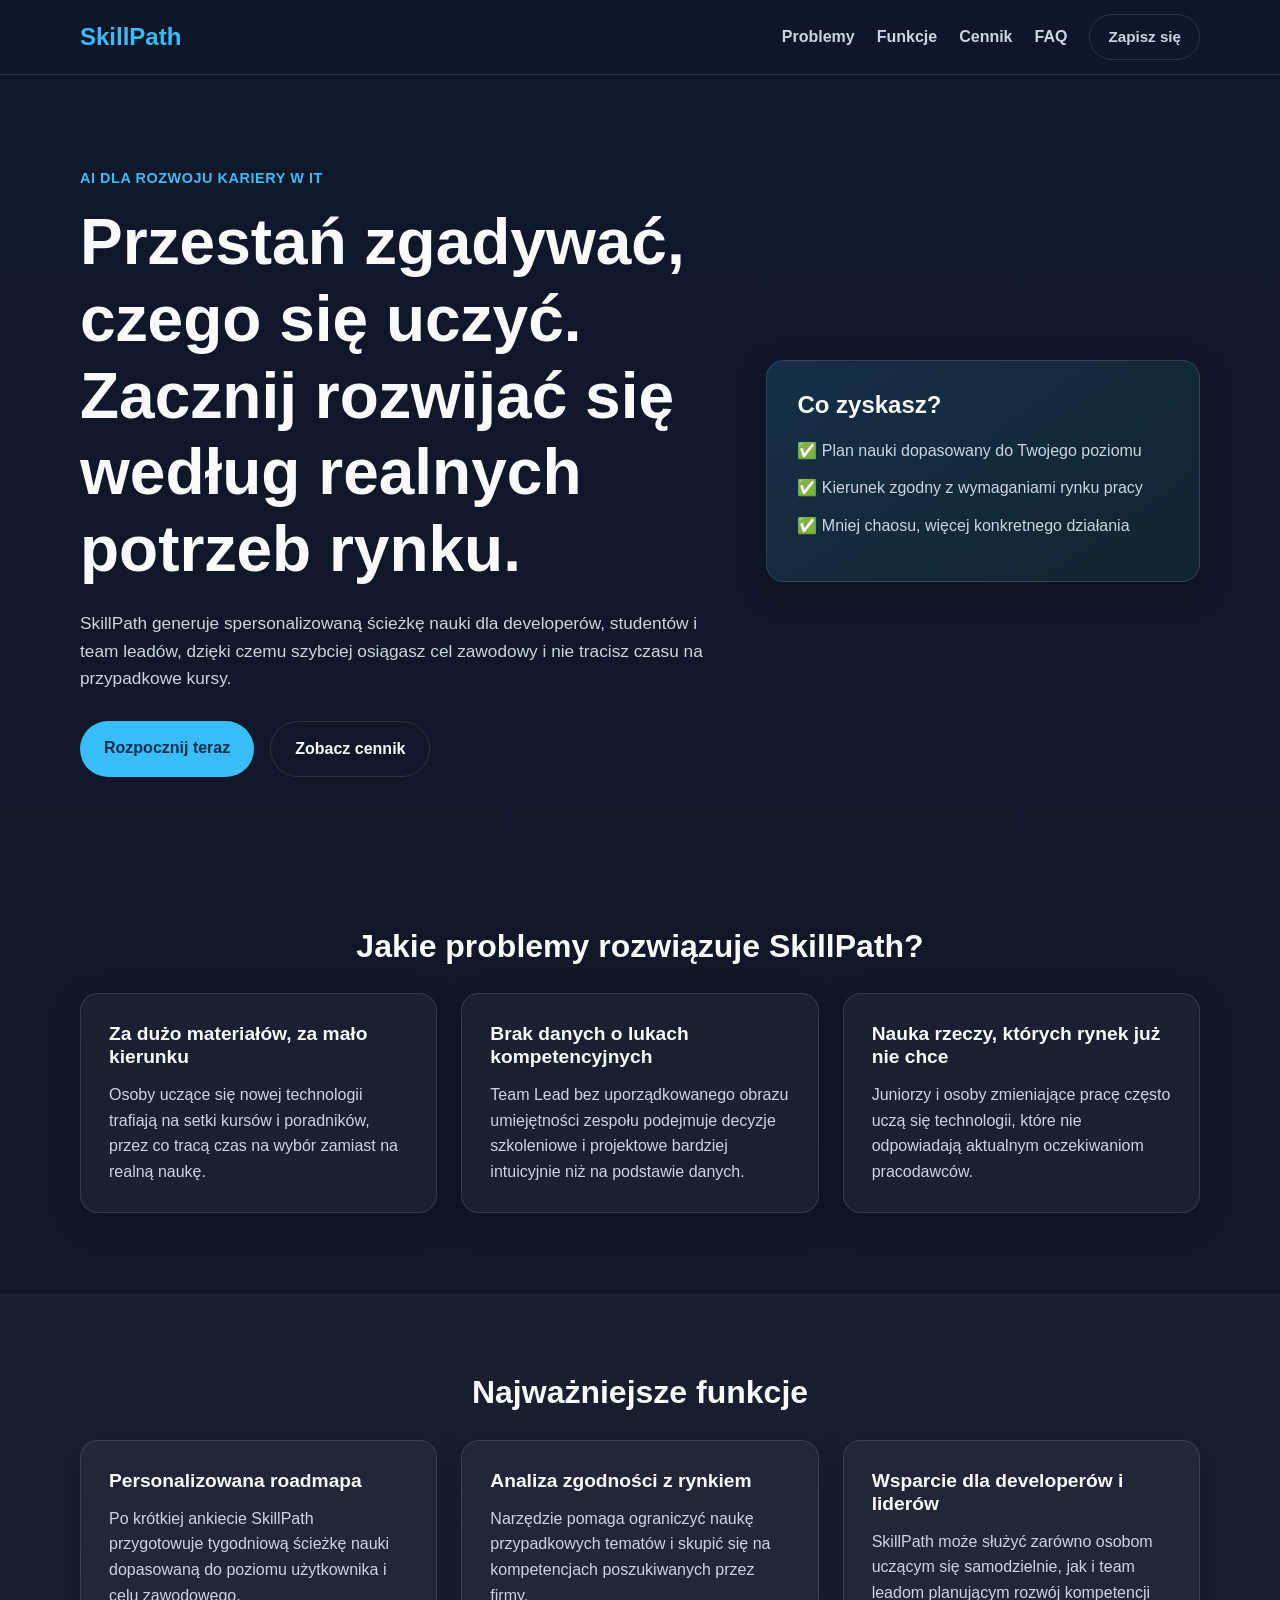
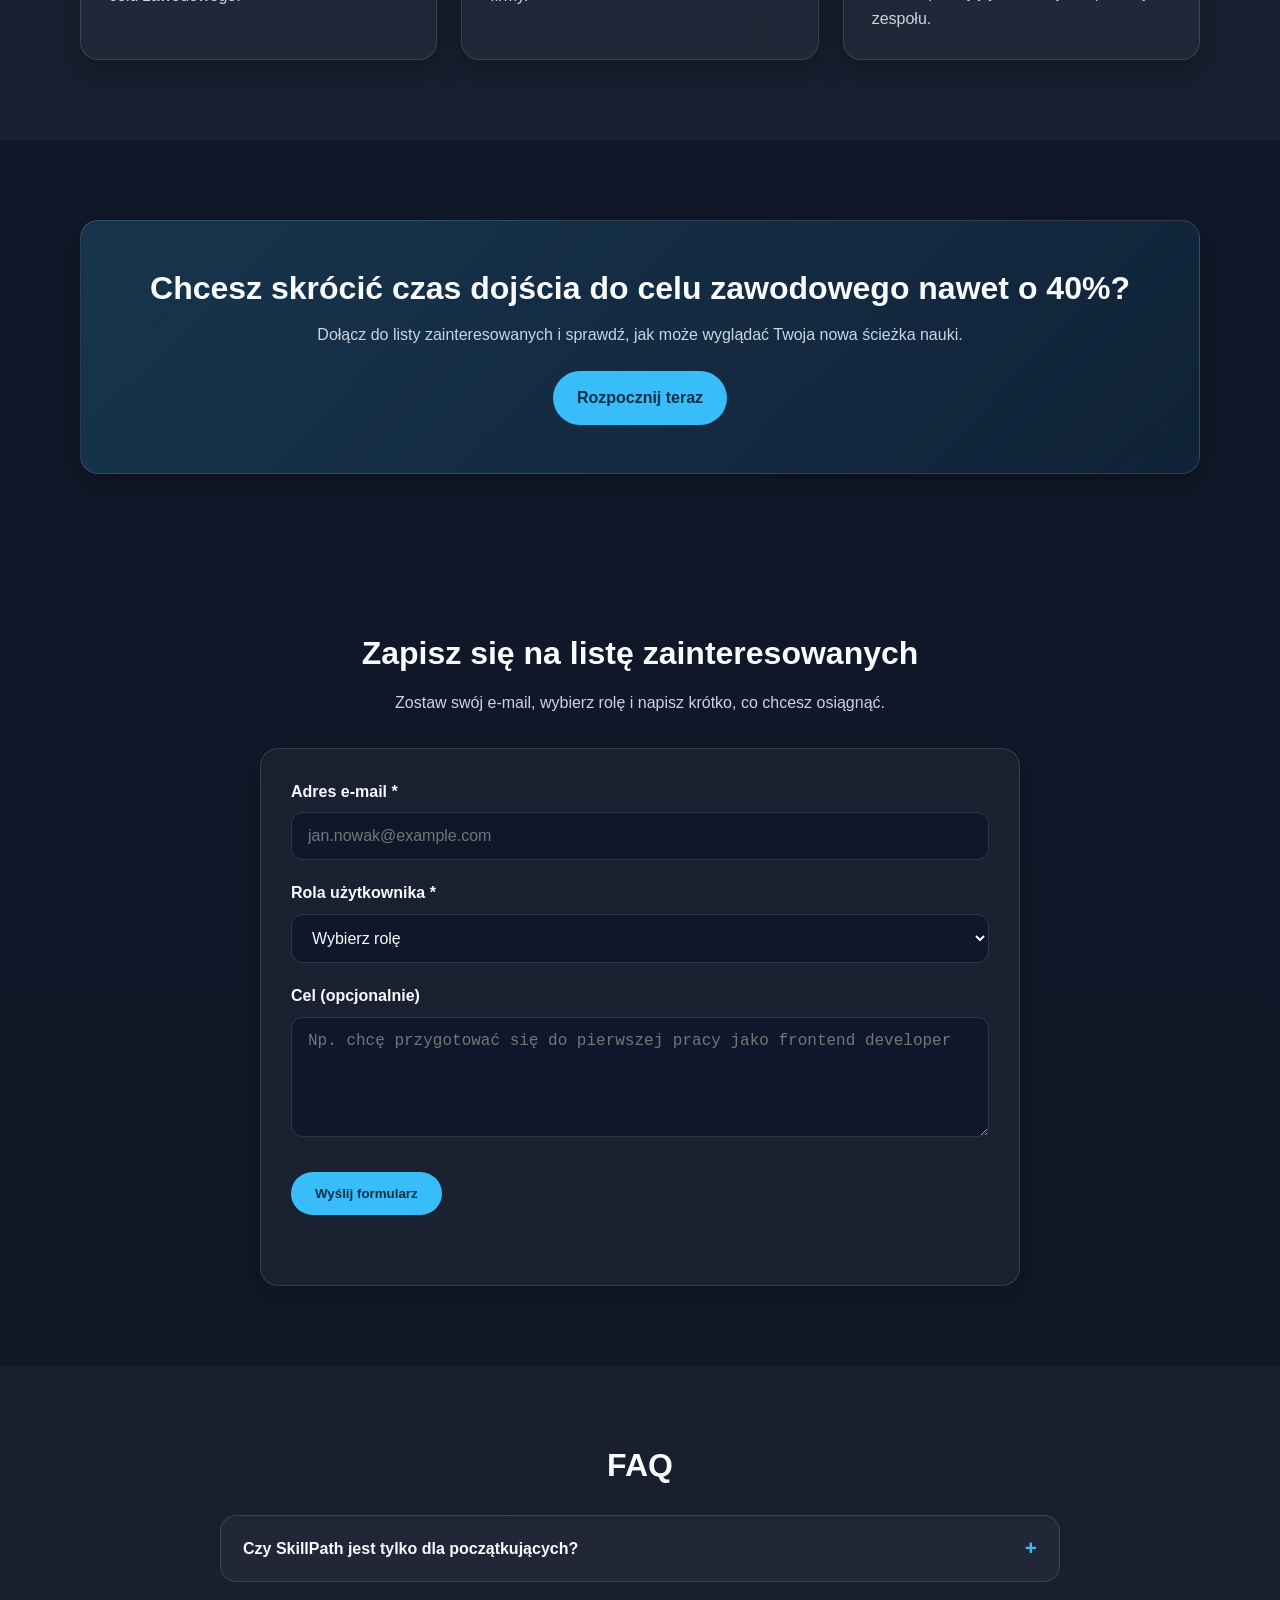
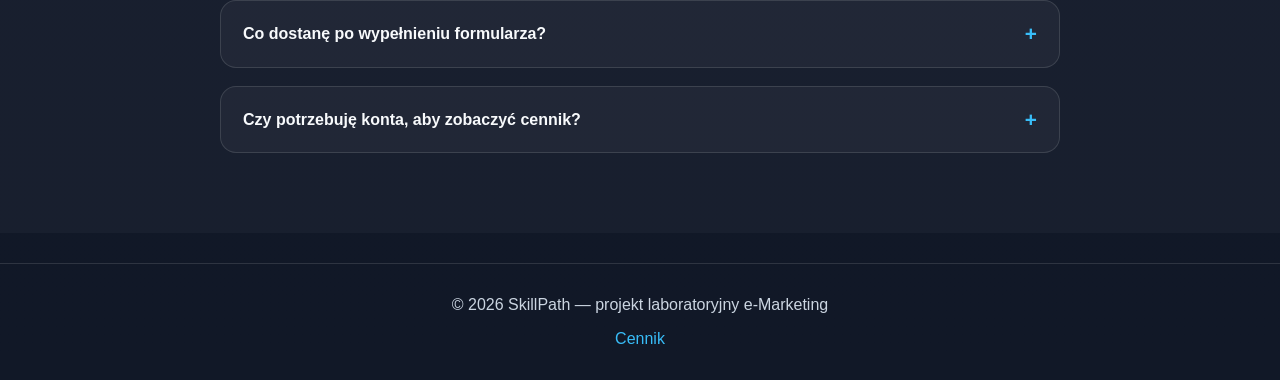
==== commit 49ccb461: "commit 2" ====
--- a/index.html
+++ b/index.html
@@ -19,8 +19,19 @@
 
   gtag('config', 'G-GV700L7FSK');
 </script>
+<!-- Google Tag Manager -->
+<script>(function(w,d,s,l,i){w[l]=w[l]||[];w[l].push({'gtm.start':
+new Date().getTime(),event:'gtm.js'});var f=d.getElementsByTagName(s)[0],
+j=d.createElement(s),dl=l!='dataLayer'?'&l='+l:'';j.async=true;j.src=
+'https://www.googletagmanager.com/gtm.js?id='+i+dl;f.parentNode.insertBefore(j,f);
+})(window,document,'script','dataLayer','GTM-WGPQV2TQ');</script>
+<!-- End Google Tag Manager -->
 </head>
 <body>
+  <!-- Google Tag Manager (noscript) -->
+<noscript><iframe src="https://www.googletagmanager.com/ns.html?id=GTM-WGPQV2TQ"
+height="0" width="0" style="display:none;visibility:hidden"></iframe></noscript>
+<!-- End Google Tag Manager (noscript) -->
   <header class="site-header">
     <div class="container nav">
       <a href="index.html" class="logo">SkillPath</a>
